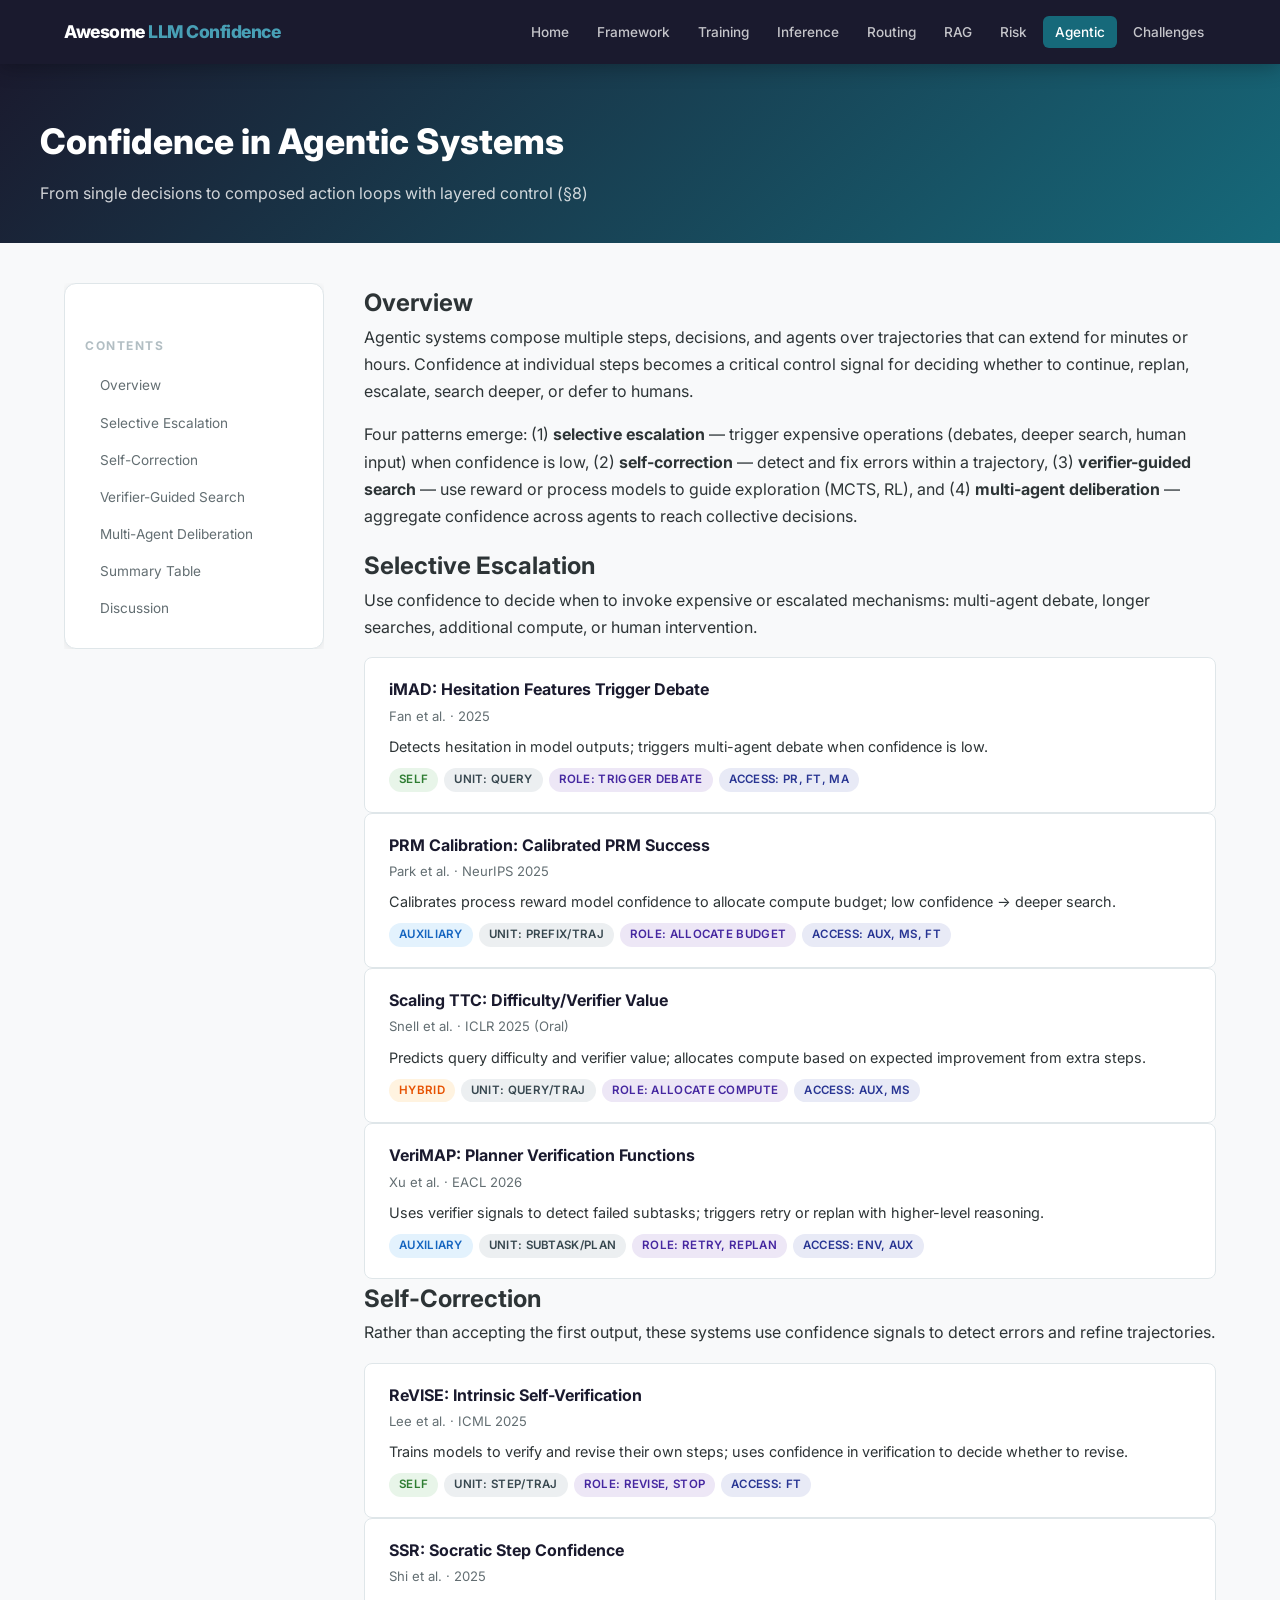
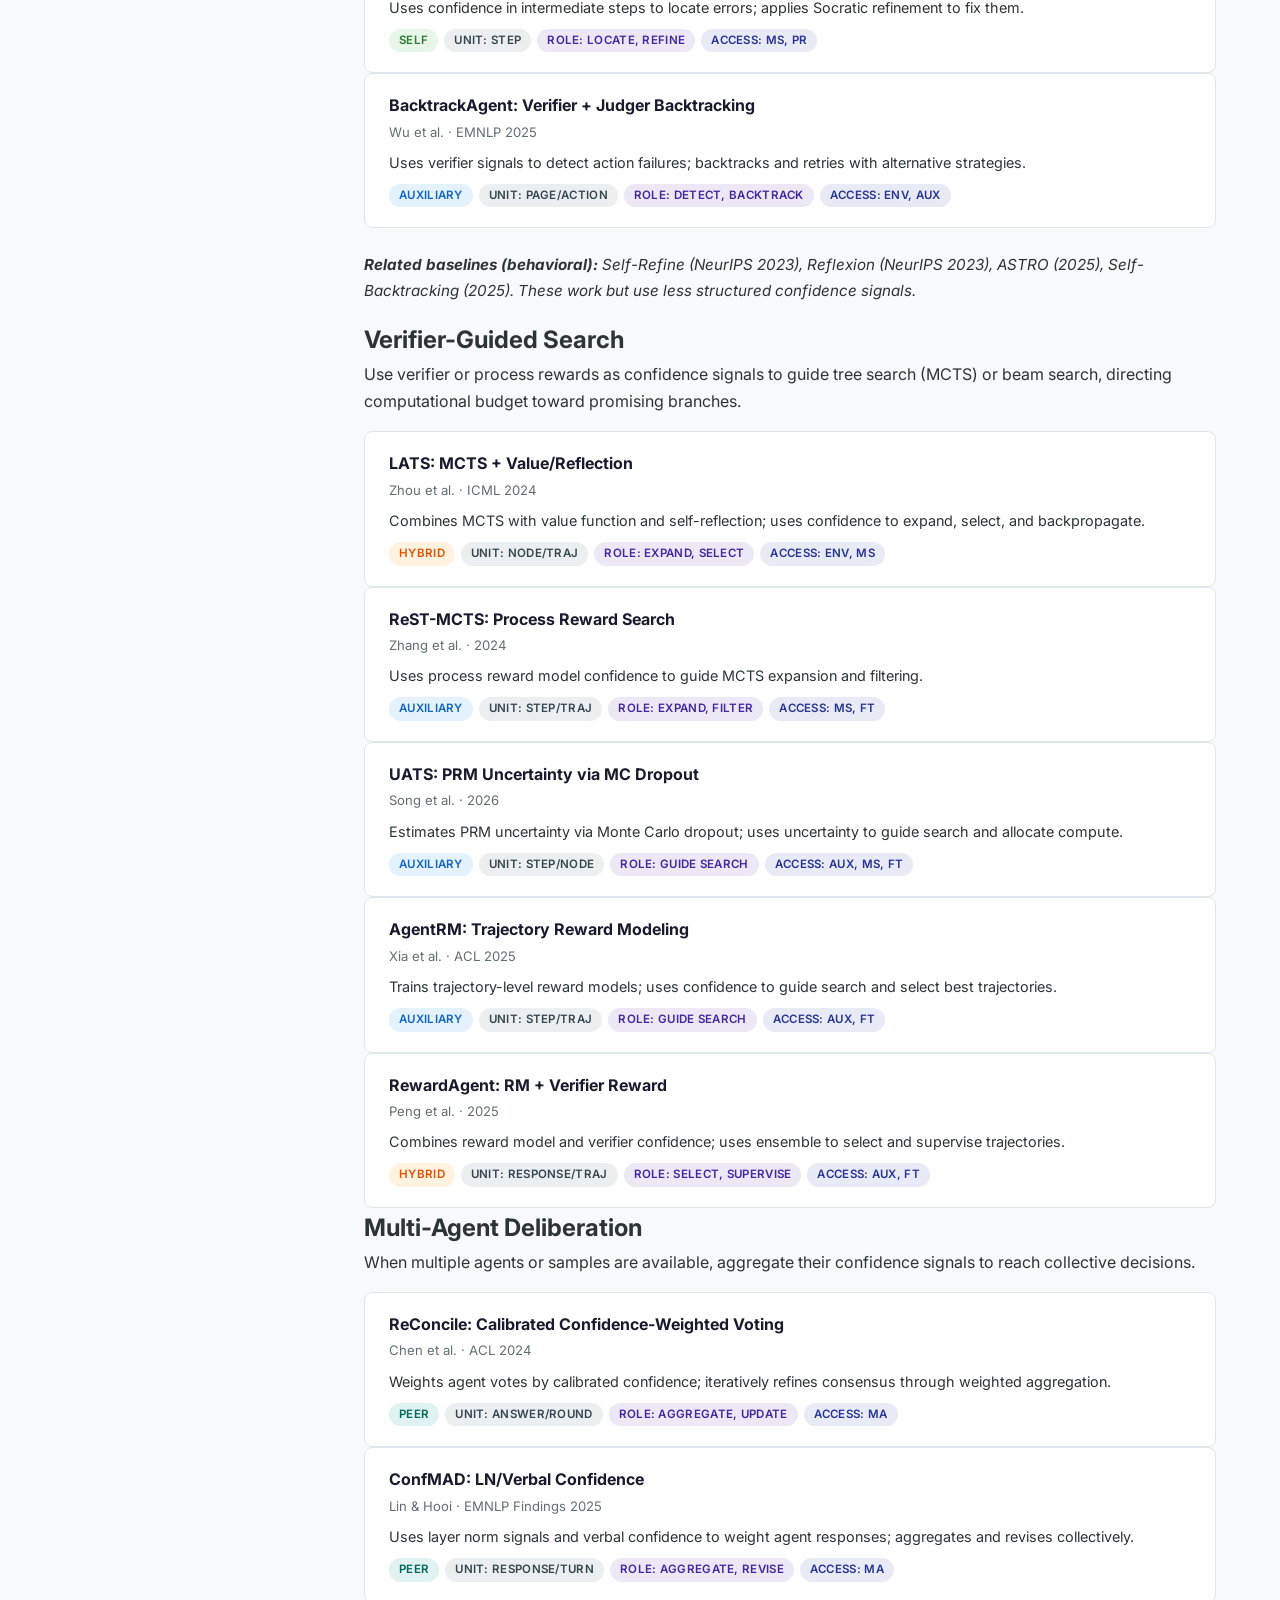
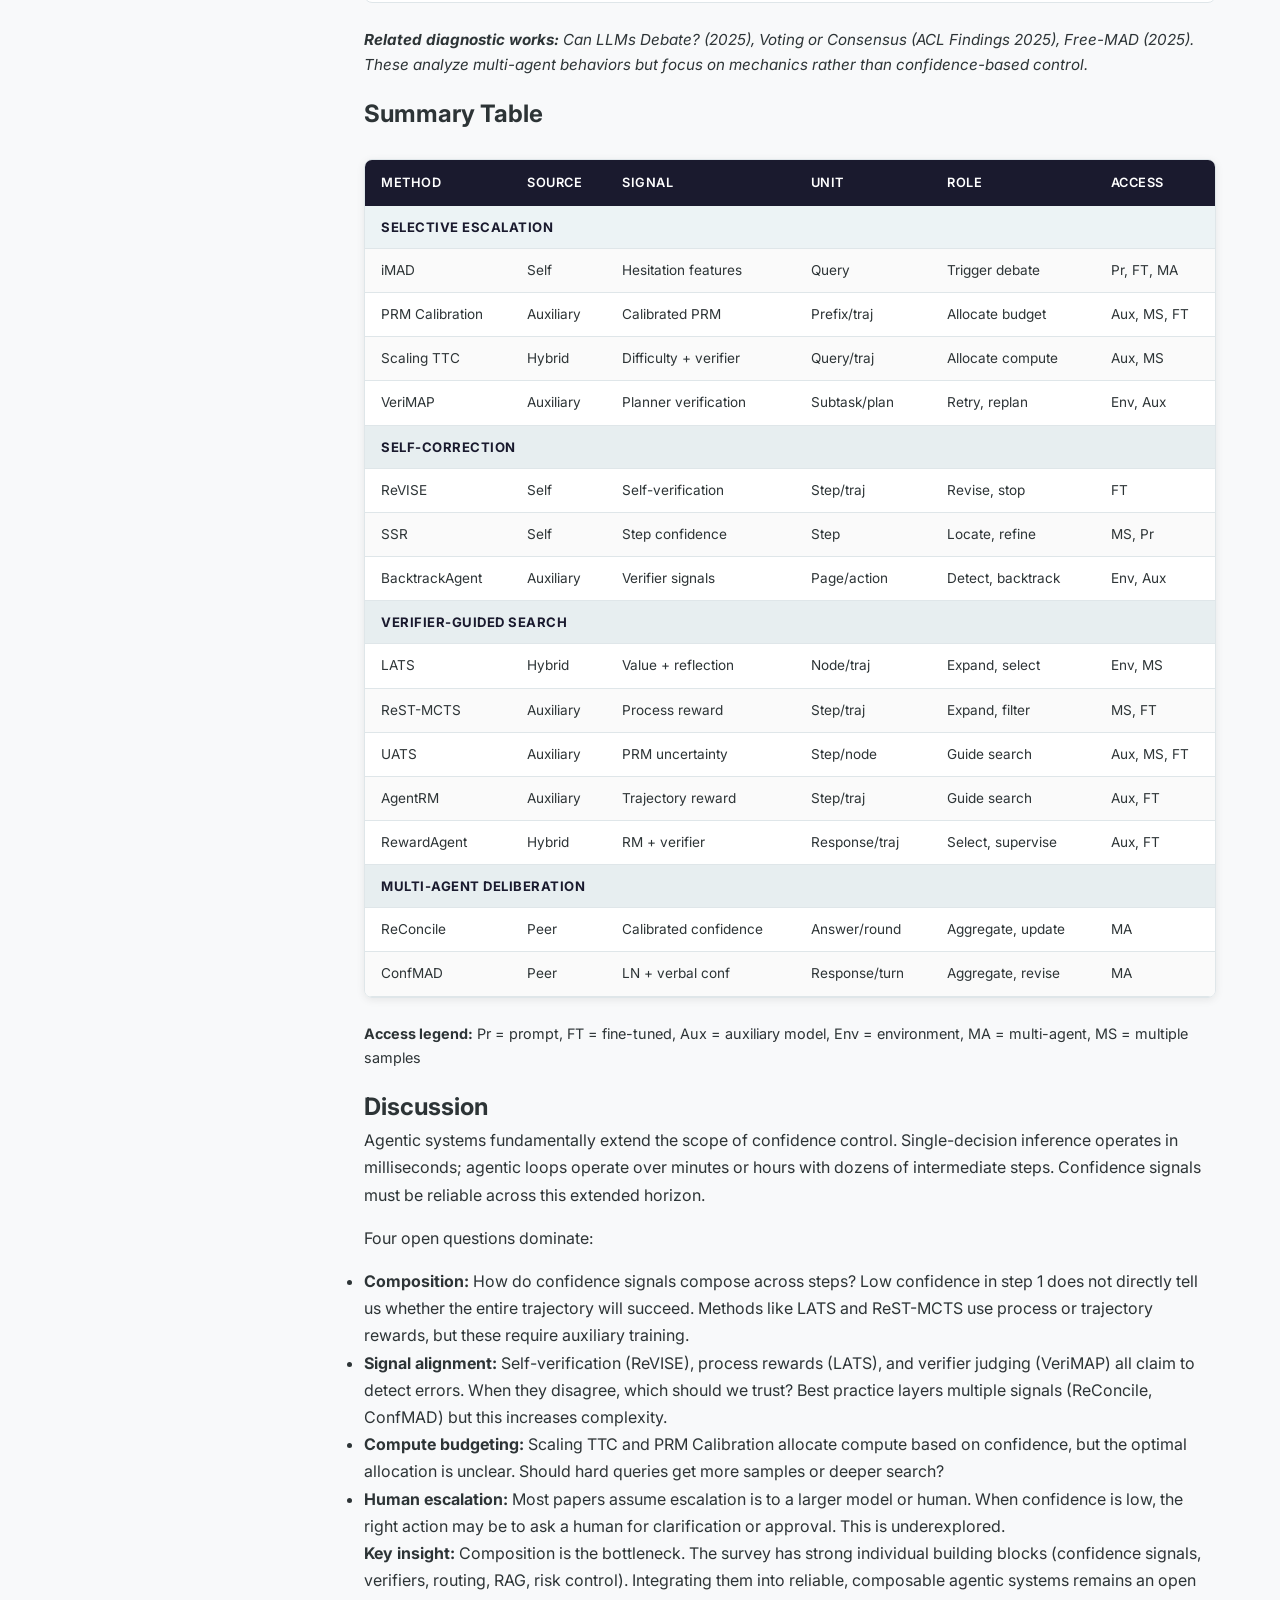
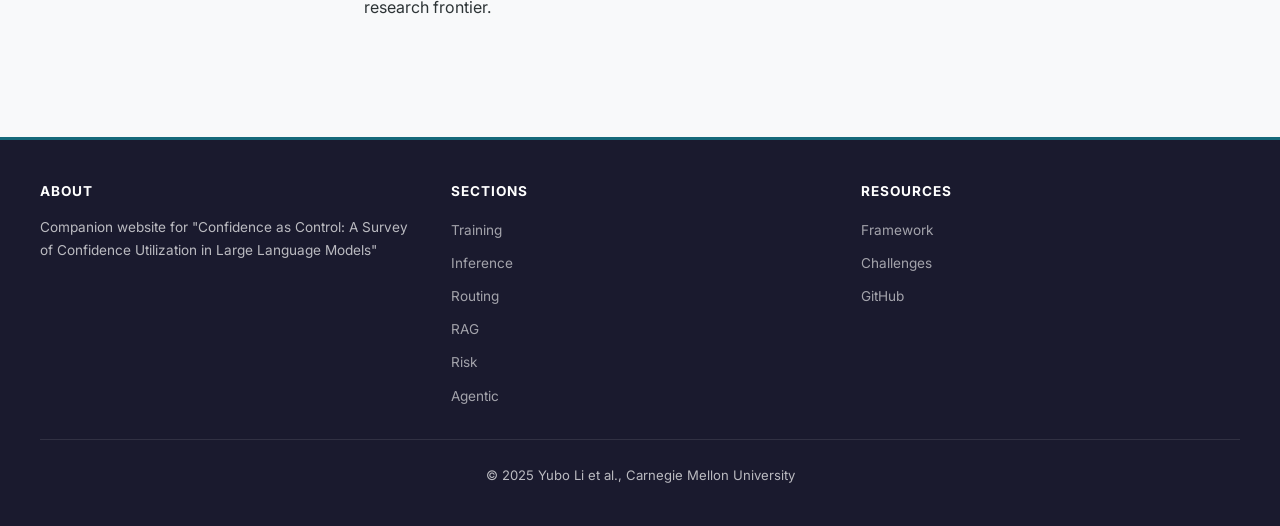
==== pages/agentic.html @ f67231b3 "Add survey companion website with 100+ paper cards" ====
<!DOCTYPE html>
<html lang="en">
<head>
  <meta charset="UTF-8">
  <meta name="viewport" content="width=device-width, initial-scale=1.0">
  <title>Confidence in Agentic Systems | Awesome LLM Confidence</title>
  <link rel="stylesheet" href="../assets/css/style.css">
</head>
<body>
  <header class="header">
    <div class="header-inner">
      <a href="../index.html" class="logo">Awesome <span>LLM Confidence</span></a>
      <input type="checkbox" id="nav-toggle" class="nav-toggle">
      <label for="nav-toggle" class="nav-toggle-label"><span></span></label>
      <ul class="nav-links">
        <li><a href="../index.html">Home</a></li>
        <li><a href="framework.html">Framework</a></li>
        <li><a href="training.html">Training</a></li>
        <li><a href="inference.html">Inference</a></li>
        <li><a href="routing.html">Routing</a></li>
        <li><a href="rag.html">RAG</a></li>
        <li><a href="risk.html">Risk</a></li>
        <li><a href="agentic.html" class="active">Agentic</a></li>
        <li><a href="challenges.html">Challenges</a></li>
      </ul>
    </div>
  </header>

  <div class="page-hero">
    <h1>Confidence in Agentic Systems</h1>
    <p>From single decisions to composed action loops with layered control (§8)</p>
  </div>

  <div class="page-layout">
    <aside class="sidebar">
      <nav class="toc">
        <h3>Contents</h3>
        <ul>
          <li><a href="#overview">Overview</a></li>
          <li><a href="#selective-escalation">Selective Escalation</a></li>
          <li><a href="#self-correction">Self-Correction</a></li>
          <li><a href="#verifier-guided">Verifier-Guided Search</a></li>
          <li><a href="#multi-agent">Multi-Agent Deliberation</a></li>
          <li><a href="#summary-table">Summary Table</a></li>
          <li><a href="#discussion">Discussion</a></li>
        </ul>
      </nav>
    </aside>

    <main>
      <section id="overview">
        <h2>Overview</h2>
        <p>
          Agentic systems compose multiple steps, decisions, and agents over trajectories that can extend for minutes or hours. 
          Confidence at individual steps becomes a critical control signal for deciding whether to continue, replan, escalate, 
          search deeper, or defer to humans.
        </p>
        <p>
          Four patterns emerge: (1) <strong>selective escalation</strong> — trigger expensive operations (debates, deeper search, human input) 
          when confidence is low, (2) <strong>self-correction</strong> — detect and fix errors within a trajectory, (3) <strong>verifier-guided search</strong> 
          — use reward or process models to guide exploration (MCTS, RL), and (4) <strong>multi-agent deliberation</strong> — aggregate 
          confidence across agents to reach collective decisions.
        </p>
      </section>

      <section id="selective-escalation">
        <h2>Selective Escalation</h2>
        <p>
          Use confidence to decide when to invoke expensive or escalated mechanisms: multi-agent debate, longer searches, 
          additional compute, or human intervention.
        </p>

        <div class="paper-card">
          <div class="paper-title"><a href="#">iMAD: Hesitation Features Trigger Debate</a></div>
          <div class="paper-meta">Fan et al. · 2025</div>
          <div class="paper-desc">Detects hesitation in model outputs; triggers multi-agent debate when confidence is low.</div>
          <div class="paper-tags">
            <span class="badge badge-self">Self</span>
            <span class="badge badge-unit">Unit: query</span>
            <span class="badge badge-role">Role: trigger debate</span>
            <span class="badge badge-access">Access: Pr, FT, MA</span>
          </div>
        </div>

        <div class="paper-card">
          <div class="paper-title"><a href="#">PRM Calibration: Calibrated PRM Success</a></div>
          <div class="paper-meta">Park et al. · NeurIPS 2025</div>
          <div class="paper-desc">Calibrates process reward model confidence to allocate compute budget; low confidence → deeper search.</div>
          <div class="paper-tags">
            <span class="badge badge-auxiliary">Auxiliary</span>
            <span class="badge badge-unit">Unit: prefix/traj</span>
            <span class="badge badge-role">Role: allocate budget</span>
            <span class="badge badge-access">Access: Aux, MS, FT</span>
          </div>
        </div>

        <div class="paper-card">
          <div class="paper-title"><a href="#">Scaling TTC: Difficulty/Verifier Value</a></div>
          <div class="paper-meta">Snell et al. · ICLR 2025 (Oral)</div>
          <div class="paper-desc">Predicts query difficulty and verifier value; allocates compute based on expected improvement from extra steps.</div>
          <div class="paper-tags">
            <span class="badge badge-hybrid">Hybrid</span>
            <span class="badge badge-unit">Unit: query/traj</span>
            <span class="badge badge-role">Role: allocate compute</span>
            <span class="badge badge-access">Access: Aux, MS</span>
          </div>
        </div>

        <div class="paper-card">
          <div class="paper-title"><a href="#">VeriMAP: Planner Verification Functions</a></div>
          <div class="paper-meta">Xu et al. · EACL 2026</div>
          <div class="paper-desc">Uses verifier signals to detect failed subtasks; triggers retry or replan with higher-level reasoning.</div>
          <div class="paper-tags">
            <span class="badge badge-auxiliary">Auxiliary</span>
            <span class="badge badge-unit">Unit: subtask/plan</span>
            <span class="badge badge-role">Role: retry, replan</span>
            <span class="badge badge-access">Access: Env, Aux</span>
          </div>
        </div>
      </section>

      <section id="self-correction">
        <h2>Self-Correction</h2>
        <p>
          Rather than accepting the first output, these systems use confidence signals to detect errors and refine trajectories.
        </p>

        <div class="paper-card">
          <div class="paper-title"><a href="#">ReVISE: Intrinsic Self-Verification</a></div>
          <div class="paper-meta">Lee et al. · ICML 2025</div>
          <div class="paper-desc">Trains models to verify and revise their own steps; uses confidence in verification to decide whether to revise.</div>
          <div class="paper-tags">
            <span class="badge badge-self">Self</span>
            <span class="badge badge-unit">Unit: step/traj</span>
            <span class="badge badge-role">Role: revise, stop</span>
            <span class="badge badge-access">Access: FT</span>
          </div>
        </div>

        <div class="paper-card">
          <div class="paper-title"><a href="#">SSR: Socratic Step Confidence</a></div>
          <div class="paper-meta">Shi et al. · 2025</div>
          <div class="paper-desc">Uses confidence in intermediate steps to locate errors; applies Socratic refinement to fix them.</div>
          <div class="paper-tags">
            <span class="badge badge-self">Self</span>
            <span class="badge badge-unit">Unit: step</span>
            <span class="badge badge-role">Role: locate, refine</span>
            <span class="badge badge-access">Access: MS, Pr</span>
          </div>
        </div>

        <div class="paper-card">
          <div class="paper-title"><a href="#">BacktrackAgent: Verifier + Judger Backtracking</a></div>
          <div class="paper-meta">Wu et al. · EMNLP 2025</div>
          <div class="paper-desc">Uses verifier signals to detect action failures; backtracks and retries with alternative strategies.</div>
          <div class="paper-tags">
            <span class="badge badge-auxiliary">Auxiliary</span>
            <span class="badge badge-unit">Unit: page/action</span>
            <span class="badge badge-role">Role: detect, backtrack</span>
            <span class="badge badge-access">Access: Env, Aux</span>
          </div>
        </div>

        <p style="margin-top: 1.5rem; font-style: italic; font-size: 0.95rem;">
          <strong>Related baselines (behavioral):</strong> Self-Refine (NeurIPS 2023), Reflexion (NeurIPS 2023), 
          ASTRO (2025), Self-Backtracking (2025). These work but use less structured confidence signals.
        </p>
      </section>

      <section id="verifier-guided">
        <h2>Verifier-Guided Search</h2>
        <p>
          Use verifier or process rewards as confidence signals to guide tree search (MCTS) or beam search, directing 
          computational budget toward promising branches.
        </p>

        <div class="paper-card">
          <div class="paper-title"><a href="#">LATS: MCTS + Value/Reflection</a></div>
          <div class="paper-meta">Zhou et al. · ICML 2024</div>
          <div class="paper-desc">Combines MCTS with value function and self-reflection; uses confidence to expand, select, and backpropagate.</div>
          <div class="paper-tags">
            <span class="badge badge-hybrid">Hybrid</span>
            <span class="badge badge-unit">Unit: node/traj</span>
            <span class="badge badge-role">Role: expand, select</span>
            <span class="badge badge-access">Access: Env, MS</span>
          </div>
        </div>

        <div class="paper-card">
          <div class="paper-title"><a href="#">ReST-MCTS: Process Reward Search</a></div>
          <div class="paper-meta">Zhang et al. · 2024</div>
          <div class="paper-desc">Uses process reward model confidence to guide MCTS expansion and filtering.</div>
          <div class="paper-tags">
            <span class="badge badge-auxiliary">Auxiliary</span>
            <span class="badge badge-unit">Unit: step/traj</span>
            <span class="badge badge-role">Role: expand, filter</span>
            <span class="badge badge-access">Access: MS, FT</span>
          </div>
        </div>

        <div class="paper-card">
          <div class="paper-title"><a href="#">UATS: PRM Uncertainty via MC Dropout</a></div>
          <div class="paper-meta">Song et al. · 2026</div>
          <div class="paper-desc">Estimates PRM uncertainty via Monte Carlo dropout; uses uncertainty to guide search and allocate compute.</div>
          <div class="paper-tags">
            <span class="badge badge-auxiliary">Auxiliary</span>
            <span class="badge badge-unit">Unit: step/node</span>
            <span class="badge badge-role">Role: guide search</span>
            <span class="badge badge-access">Access: Aux, MS, FT</span>
          </div>
        </div>

        <div class="paper-card">
          <div class="paper-title"><a href="#">AgentRM: Trajectory Reward Modeling</a></div>
          <div class="paper-meta">Xia et al. · ACL 2025</div>
          <div class="paper-desc">Trains trajectory-level reward models; uses confidence to guide search and select best trajectories.</div>
          <div class="paper-tags">
            <span class="badge badge-auxiliary">Auxiliary</span>
            <span class="badge badge-unit">Unit: step/traj</span>
            <span class="badge badge-role">Role: guide search</span>
            <span class="badge badge-access">Access: Aux, FT</span>
          </div>
        </div>

        <div class="paper-card">
          <div class="paper-title"><a href="#">RewardAgent: RM + Verifier Reward</a></div>
          <div class="paper-meta">Peng et al. · 2025</div>
          <div class="paper-desc">Combines reward model and verifier confidence; uses ensemble to select and supervise trajectories.</div>
          <div class="paper-tags">
            <span class="badge badge-hybrid">Hybrid</span>
            <span class="badge badge-unit">Unit: response/traj</span>
            <span class="badge badge-role">Role: select, supervise</span>
            <span class="badge badge-access">Access: Aux, FT</span>
          </div>
        </div>
      </section>

      <section id="multi-agent">
        <h2>Multi-Agent Deliberation</h2>
        <p>
          When multiple agents or samples are available, aggregate their confidence signals to reach collective decisions.
        </p>

        <div class="paper-card">
          <div class="paper-title"><a href="#">ReConcile: Calibrated Confidence-Weighted Voting</a></div>
          <div class="paper-meta">Chen et al. · ACL 2024</div>
          <div class="paper-desc">Weights agent votes by calibrated confidence; iteratively refines consensus through weighted aggregation.</div>
          <div class="paper-tags">
            <span class="badge badge-peer">Peer</span>
            <span class="badge badge-unit">Unit: answer/round</span>
            <span class="badge badge-role">Role: aggregate, update</span>
            <span class="badge badge-access">Access: MA</span>
          </div>
        </div>

        <div class="paper-card">
          <div class="paper-title"><a href="#">ConfMAD: LN/Verbal Confidence</a></div>
          <div class="paper-meta">Lin & Hooi · EMNLP Findings 2025</div>
          <div class="paper-desc">Uses layer norm signals and verbal confidence to weight agent responses; aggregates and revises collectively.</div>
          <div class="paper-tags">
            <span class="badge badge-peer">Peer</span>
            <span class="badge badge-unit">Unit: response/turn</span>
            <span class="badge badge-role">Role: aggregate, revise</span>
            <span class="badge badge-access">Access: MA</span>
          </div>
        </div>

        <p style="margin-top: 1.5rem; font-style: italic; font-size: 0.95rem;">
          <strong>Related diagnostic works:</strong> Can LLMs Debate? (2025), Voting or Consensus (ACL Findings 2025), 
          Free-MAD (2025). These analyze multi-agent behaviors but focus on mechanics rather than confidence-based control.
        </p>
      </section>

      <section id="summary-table">
        <h2>Summary Table</h2>
        <div class="table-container">
          <table>
            <thead>
              <tr>
                <th>Method</th>
                <th>Source</th>
                <th>Signal</th>
                <th>Unit</th>
                <th>Role</th>
                <th>Access</th>
              </tr>
            </thead>
            <tbody>
              <tr class="table-group-header">
                <td colspan="6">Selective Escalation</td>
              </tr>
              <tr>
                <td>iMAD</td>
                <td>Self</td>
                <td>Hesitation features</td>
                <td>Query</td>
                <td>Trigger debate</td>
                <td>Pr, FT, MA</td>
              </tr>
              <tr>
                <td>PRM Calibration</td>
                <td>Auxiliary</td>
                <td>Calibrated PRM</td>
                <td>Prefix/traj</td>
                <td>Allocate budget</td>
                <td>Aux, MS, FT</td>
              </tr>
              <tr>
                <td>Scaling TTC</td>
                <td>Hybrid</td>
                <td>Difficulty + verifier</td>
                <td>Query/traj</td>
                <td>Allocate compute</td>
                <td>Aux, MS</td>
              </tr>
              <tr>
                <td>VeriMAP</td>
                <td>Auxiliary</td>
                <td>Planner verification</td>
                <td>Subtask/plan</td>
                <td>Retry, replan</td>
                <td>Env, Aux</td>
              </tr>

              <tr class="table-group-header">
                <td colspan="6">Self-Correction</td>
              </tr>
              <tr>
                <td>ReVISE</td>
                <td>Self</td>
                <td>Self-verification</td>
                <td>Step/traj</td>
                <td>Revise, stop</td>
                <td>FT</td>
              </tr>
              <tr>
                <td>SSR</td>
                <td>Self</td>
                <td>Step confidence</td>
                <td>Step</td>
                <td>Locate, refine</td>
                <td>MS, Pr</td>
              </tr>
              <tr>
                <td>BacktrackAgent</td>
                <td>Auxiliary</td>
                <td>Verifier signals</td>
                <td>Page/action</td>
                <td>Detect, backtrack</td>
                <td>Env, Aux</td>
              </tr>

              <tr class="table-group-header">
                <td colspan="6">Verifier-Guided Search</td>
              </tr>
              <tr>
                <td>LATS</td>
                <td>Hybrid</td>
                <td>Value + reflection</td>
                <td>Node/traj</td>
                <td>Expand, select</td>
                <td>Env, MS</td>
              </tr>
              <tr>
                <td>ReST-MCTS</td>
                <td>Auxiliary</td>
                <td>Process reward</td>
                <td>Step/traj</td>
                <td>Expand, filter</td>
                <td>MS, FT</td>
              </tr>
              <tr>
                <td>UATS</td>
                <td>Auxiliary</td>
                <td>PRM uncertainty</td>
                <td>Step/node</td>
                <td>Guide search</td>
                <td>Aux, MS, FT</td>
              </tr>
              <tr>
                <td>AgentRM</td>
                <td>Auxiliary</td>
                <td>Trajectory reward</td>
                <td>Step/traj</td>
                <td>Guide search</td>
                <td>Aux, FT</td>
              </tr>
              <tr>
                <td>RewardAgent</td>
                <td>Hybrid</td>
                <td>RM + verifier</td>
                <td>Response/traj</td>
                <td>Select, supervise</td>
                <td>Aux, FT</td>
              </tr>

              <tr class="table-group-header">
                <td colspan="6">Multi-Agent Deliberation</td>
              </tr>
              <tr>
                <td>ReConcile</td>
                <td>Peer</td>
                <td>Calibrated confidence</td>
                <td>Answer/round</td>
                <td>Aggregate, update</td>
                <td>MA</td>
              </tr>
              <tr>
                <td>ConfMAD</td>
                <td>Peer</td>
                <td>LN + verbal conf</td>
                <td>Response/turn</td>
                <td>Aggregate, revise</td>
                <td>MA</td>
              </tr>
            </tbody>
          </table>
        </div>
        <p style="margin-top: 1rem; font-size: 0.9rem;">
          <strong>Access legend:</strong> Pr = prompt, FT = fine-tuned, Aux = auxiliary model, 
          Env = environment, MA = multi-agent, MS = multiple samples
        </p>
      </section>

      <section id="discussion">
        <h2>Discussion</h2>
        <p>
          Agentic systems fundamentally extend the scope of confidence control. Single-decision inference operates in 
          milliseconds; agentic loops operate over minutes or hours with dozens of intermediate steps. Confidence signals 
          must be reliable across this extended horizon.
        </p>
        <p>
          Four open questions dominate:
        </p>
        <ul>
          <li>
            <strong>Composition:</strong> How do confidence signals compose across steps? Low confidence in step 1 does not 
            directly tell us whether the entire trajectory will succeed. Methods like LATS and ReST-MCTS use process or 
            trajectory rewards, but these require auxiliary training.
          </li>
          <li>
            <strong>Signal alignment:</strong> Self-verification (ReVISE), process rewards (LATS), and verifier judging 
            (VeriMAP) all claim to detect errors. When they disagree, which should we trust? Best practice layers multiple 
            signals (ReConcile, ConfMAD) but this increases complexity.
          </li>
          <li>
            <strong>Compute budgeting:</strong> Scaling TTC and PRM Calibration allocate compute based on confidence, but 
            the optimal allocation is unclear. Should hard queries get more samples or deeper search?
          </li>
          <li>
            <strong>Human escalation:</strong> Most papers assume escalation is to a larger model or human. When confidence 
            is low, the right action may be to ask a human for clarification or approval. This is underexplored.
          </li>
        </ul>
        <p>
          <strong>Key insight:</strong> Composition is the bottleneck. The survey has strong individual building blocks 
          (confidence signals, verifiers, routing, RAG, risk control). Integrating them into reliable, composable agentic 
          systems remains an open research frontier.
        </p>
      </section>

    </main>
  </div>

  <footer class="footer">
    <div class="footer-inner">
      <div><h4>About</h4><p style="font-size:0.85rem;">Companion website for "Confidence as Control: A Survey of Confidence Utilization in Large Language Models"</p></div>
      <div><h4>Sections</h4><ul>
        <li><a href="training.html">Training</a></li><li><a href="inference.html">Inference</a></li>
        <li><a href="routing.html">Routing</a></li><li><a href="rag.html">RAG</a></li>
        <li><a href="risk.html">Risk</a></li><li><a href="agentic.html">Agentic</a></li>
      </ul></div>
      <div><h4>Resources</h4><ul>
        <li><a href="framework.html">Framework</a></li><li><a href="challenges.html">Challenges</a></li>
        <li><a href="https://github.com/yubol-bobo/awesome-llm-confidence">GitHub</a></li>
      </ul></div>
    </div>
    <div class="footer-bottom"><p>&copy; 2025 Yubo Li et al., Carnegie Mellon University</p></div>
  </footer>
</body>
</html>
---- assets/css/style.css ----
@import url('https://fonts.googleapis.com/css2?family=Inter:wght@300;400;500;600;700;800;900&family=JetBrains+Mono:wght@400;500&display=swap');

:root {
  --navy: #1a1a2e;
  --navy-light: #16213e;
  --teal: #16697a;
  --teal-light: #489fb5;
  --coral: #db6400;
  --coral-light: #e8852a;
  --bg: #f8f9fa;
  --bg-card: #ffffff;
  --text: #2d3436;
  --text-light: #636e72;
  --text-muted: #b2bec3;
  --border: #dfe6e9;
  --shadow: 0 2px 8px rgba(0,0,0,0.08);
  --shadow-lg: 0 8px 30px rgba(0,0,0,0.12);
  --radius: 8px;
  --radius-lg: 12px;
  --max-width: 1200px;
  --header-height: 64px;
  --sidebar-width: 260px;
  --transition: all 0.3s ease;
}

*, *::before, *::after { box-sizing: border-box; margin: 0; padding: 0; }

html { scroll-behavior: smooth; scroll-padding-top: calc(var(--header-height) + 20px); }

body {
  font-family: 'Inter', -apple-system, BlinkMacSystemFont, sans-serif;
  background: var(--bg);
  color: var(--text);
  line-height: 1.7;
  font-size: 16px;
  -webkit-font-smoothing: antialiased;
}

/* ===== HEADER / NAV ===== */
.header {
  position: sticky; top: 0; z-index: 1000;
  background: var(--navy);
  box-shadow: 0 2px 20px rgba(0,0,0,0.3);
}
.header-inner {
  max-width: var(--max-width);
  margin: 0 auto;
  display: flex;
  align-items: center;
  justify-content: space-between;
  padding: 0 24px;
  height: var(--header-height);
}
.logo {
  font-weight: 800;
  font-size: 1.1rem;
  color: #fff;
  text-decoration: none;
  letter-spacing: -0.5px;
}
.logo span { color: var(--teal-light); }

.nav-toggle { display: none; }
.nav-toggle-label {
  display: none;
  cursor: pointer;
  padding: 10px;
}
.nav-toggle-label span,
.nav-toggle-label span::before,
.nav-toggle-label span::after {
  display: block;
  background: #fff;
  height: 2px;
  width: 24px;
  border-radius: 2px;
  position: relative;
  transition: var(--transition);
}
.nav-toggle-label span::before,
.nav-toggle-label span::after {
  content: '';
  position: absolute;
}
.nav-toggle-label span::before { top: -7px; }
.nav-toggle-label span::after { top: 7px; }

.nav-links {
  display: flex;
  list-style: none;
  gap: 4px;
}
.nav-links a {
  color: rgba(255,255,255,0.75);
  text-decoration: none;
  font-size: 0.85rem;
  font-weight: 500;
  padding: 8px 12px;
  border-radius: 6px;
  transition: var(--transition);
  white-space: nowrap;
}
.nav-links a:hover, .nav-links a.active {
  color: #fff;
  background: rgba(255,255,255,0.1);
}
.nav-links a.active { background: var(--teal); }

@media (max-width: 900px) {
  .nav-toggle-label { display: block; }
  .nav-links {
    display: none;
    position: absolute;
    top: var(--header-height);
    left: 0; right: 0;
    flex-direction: column;
    background: var(--navy);
    padding: 12px 24px;
    box-shadow: var(--shadow-lg);
  }
  .nav-toggle:checked ~ .nav-links { display: flex; }
}

/* ===== HERO ===== */
.hero {
  background: linear-gradient(135deg, var(--navy) 0%, var(--navy-light) 40%, var(--teal) 100%);
  color: #fff;
  padding: 80px 24px 60px;
  text-align: center;
  position: relative;
  overflow: hidden;
}
.hero::before {
  content: '';
  position: absolute;
  width: 600px; height: 600px;
  background: radial-gradient(circle, rgba(22,105,122,0.3) 0%, transparent 70%);
  top: -200px; right: -100px;
  border-radius: 50%;
}
.hero h1 {
  font-size: clamp(1.8rem, 4vw, 2.8rem);
  font-weight: 800;
  margin-bottom: 16px;
  line-height: 1.2;
  position: relative;
}
.hero .subtitle {
  font-size: 1.1rem;
  color: rgba(255,255,255,0.85);
  max-width: 700px;
  margin: 0 auto 24px;
  font-weight: 300;
  position: relative;
}
.hero .authors {
  font-size: 0.95rem;
  color: rgba(255,255,255,0.7);
  margin-bottom: 24px;
  position: relative;
}
.hero .authors strong { color: #fff; font-weight: 600; }
.btn-group { display: flex; gap: 12px; justify-content: center; flex-wrap: wrap; position: relative; }
.btn {
  display: inline-flex;
  align-items: center;
  gap: 6px;
  padding: 10px 20px;
  border-radius: 6px;
  font-size: 0.9rem;
  font-weight: 600;
  text-decoration: none;
  transition: var(--transition);
}
.btn-primary { background: var(--coral); color: #fff; }
.btn-primary:hover { background: var(--coral-light); transform: translateY(-2px); }
.btn-outline { background: rgba(255,255,255,0.1); color: #fff; border: 1px solid rgba(255,255,255,0.3); }
.btn-outline:hover { background: rgba(255,255,255,0.2); transform: translateY(-2px); }

/* ===== LAYOUT ===== */
.container { max-width: var(--max-width); margin: 0 auto; padding: 0 24px; }
.page-layout {
  display: grid;
  grid-template-columns: var(--sidebar-width) 1fr;
  gap: 40px;
  max-width: var(--max-width);
  margin: 0 auto;
  padding: 40px 24px;
}
@media (max-width: 900px) {
  .page-layout { grid-template-columns: 1fr; }
  .sidebar { display: none; }
}

/* ===== SIDEBAR TOC ===== */
.sidebar {
  position: sticky;
  top: calc(var(--header-height) + 24px);
  align-self: start;
  max-height: calc(100vh - var(--header-height) - 48px);
  overflow-y: auto;
}
.toc {
  background: var(--bg-card);
  border-radius: var(--radius-lg);
  padding: 20px;
  box-shadow: var(--shadow);
  border: 1px solid var(--border);
}
.toc h3 {
  font-size: 0.75rem;
  text-transform: uppercase;
  letter-spacing: 1.5px;
  color: var(--text-muted);
  margin-bottom: 12px;
  font-weight: 700;
}
.toc ul { list-style: none; }
.toc li { margin-bottom: 2px; }
.toc a {
  display: block;
  padding: 6px 12px;
  font-size: 0.85rem;
  color: var(--text-light);
  text-decoration: none;
  border-radius: 4px;
  border-left: 3px solid transparent;
  transition: var(--transition);
}
.toc a:hover { color: var(--teal); background: rgba(22,105,122,0.05); border-left-color: var(--teal-light); }
.toc a.active { color: var(--teal); background: rgba(22,105,122,0.08); border-left-color: var(--teal); font-weight: 600; }

/* ===== SECTIONS ===== */
.section { padding: 48px 0; }
.section-alt { background: #fff; }
.section-header {
  margin-bottom: 32px;
  padding-bottom: 16px;
  border-bottom: 2px solid var(--border);
}
.section-header h2 {
  font-size: 1.8rem;
  font-weight: 800;
  color: var(--navy);
  margin-bottom: 8px;
}
.section-header p { color: var(--text-light); font-size: 1rem; }

h2.accent-border {
  padding-left: 16px;
  border-left: 4px solid var(--teal);
  font-size: 1.6rem;
  font-weight: 800;
  color: var(--navy);
  margin: 40px 0 20px;
}
h3 {
  font-size: 1.2rem;
  font-weight: 700;
  color: var(--navy-light);
  margin: 32px 0 16px;
}
p { margin-bottom: 16px; }

/* ===== PAPER CARDS ===== */
.paper-grid { display: grid; grid-template-columns: 1fr; gap: 16px; margin: 24px 0; }
.paper-card {
  background: var(--bg-card);
  border: 1px solid var(--border);
  border-radius: var(--radius);
  padding: 20px 24px;
  transition: var(--transition);
  position: relative;
}
.paper-card:hover {
  border-color: var(--teal-light);
  box-shadow: var(--shadow-lg);
  transform: translateY(-2px);
}
.paper-card .paper-title {
  font-size: 1rem;
  font-weight: 700;
  color: var(--navy);
  margin-bottom: 4px;
  line-height: 1.4;
}
.paper-card .paper-title a {
  color: var(--navy);
  text-decoration: none;
}
.paper-card .paper-title a:hover { color: var(--teal); }
.paper-card .paper-meta {
  font-size: 0.82rem;
  color: var(--text-light);
  margin-bottom: 8px;
}
.paper-card .paper-desc {
  font-size: 0.9rem;
  color: var(--text);
  margin-bottom: 10px;
  line-height: 1.6;
}
.paper-card .paper-tags { display: flex; flex-wrap: wrap; gap: 6px; }

/* ===== BADGES ===== */
.badge {
  display: inline-block;
  padding: 2px 10px;
  border-radius: 20px;
  font-size: 0.72rem;
  font-weight: 600;
  letter-spacing: 0.3px;
  text-transform: uppercase;
}
.badge-self { background: #e8f5e9; color: #2e7d32; }
.badge-hybrid { background: #fff3e0; color: #e65100; }
.badge-auxiliary { background: #e3f2fd; color: #1565c0; }
.badge-ext { background: #f3e5f5; color: #7b1fa2; }
.badge-mech { background: #fce4ec; color: #c62828; }
.badge-peer { background: #e0f2f1; color: #00695c; }
.badge-unit { background: #eceff1; color: #37474f; }
.badge-role { background: #ede7f6; color: #4527a0; }
.badge-access { background: #e8eaf6; color: #283593; }
.badge-venue { background: var(--navy); color: #fff; }

/* ===== TAXONOMY CARDS ===== */
.taxonomy-grid {
  display: grid;
  grid-template-columns: repeat(auto-fit, minmax(300px, 1fr));
  gap: 20px;
  margin: 32px 0;
}
.taxonomy-card {
  background: var(--bg-card);
  border: 1px solid var(--border);
  border-radius: var(--radius-lg);
  padding: 28px;
  transition: var(--transition);
  text-decoration: none;
  color: inherit;
  display: block;
  border-top: 4px solid var(--teal);
}
.taxonomy-card:hover {
  transform: translateY(-4px);
  box-shadow: var(--shadow-lg);
  border-top-color: var(--coral);
}
.taxonomy-card h3 {
  font-size: 1.1rem;
  color: var(--navy);
  margin: 0 0 8px;
}
.taxonomy-card .section-num {
  font-size: 0.8rem;
  color: var(--teal);
  font-weight: 700;
  text-transform: uppercase;
  letter-spacing: 1px;
  margin-bottom: 4px;
}
.taxonomy-card p { font-size: 0.9rem; color: var(--text-light); margin: 0; }

/* ===== TABLES ===== */
.table-container {
  overflow-x: auto;
  margin: 24px 0;
  border-radius: var(--radius);
  box-shadow: var(--shadow);
  border: 1px solid var(--border);
}
table {
  width: 100%;
  border-collapse: collapse;
  font-size: 0.85rem;
  background: var(--bg-card);
}
thead {
  background: var(--navy);
  color: #fff;
  position: sticky;
  top: 0;
}
th {
  padding: 12px 16px;
  text-align: left;
  font-weight: 600;
  font-size: 0.8rem;
  text-transform: uppercase;
  letter-spacing: 0.5px;
  white-space: nowrap;
}
td {
  padding: 10px 16px;
  border-bottom: 1px solid var(--border);
  vertical-align: top;
}
tbody tr:nth-child(even) { background: rgba(0,0,0,0.02); }
tbody tr:hover { background: rgba(22,105,122,0.04); }
.table-group-header td {
  background: rgba(22,105,122,0.08);
  font-weight: 700;
  color: var(--navy);
  font-size: 0.82rem;
  text-transform: uppercase;
  letter-spacing: 0.5px;
}

/* ===== FIGURE ===== */
.figure {
  margin: 32px 0;
  text-align: center;
}
.figure img {
  max-width: 100%;
  height: auto;
  border-radius: var(--radius);
  box-shadow: var(--shadow);
}
.figure figcaption {
  margin-top: 12px;
  font-size: 0.88rem;
  color: var(--text-light);
  font-style: italic;
}

/* ===== CALLOUT / NOTE ===== */
.callout {
  background: rgba(22,105,122,0.06);
  border-left: 4px solid var(--teal);
  padding: 16px 20px;
  border-radius: 0 var(--radius) var(--radius) 0;
  margin: 24px 0;
  font-size: 0.92rem;
}
.callout-warning {
  background: rgba(219,100,0,0.06);
  border-left-color: var(--coral);
}

/* ===== CHALLENGE CARDS ===== */
.challenge-card {
  background: var(--bg-card);
  border: 1px solid var(--border);
  border-radius: var(--radius-lg);
  padding: 28px;
  margin: 20px 0;
  border-left: 5px solid var(--teal);
}
.challenge-card h3 {
  color: var(--navy);
  margin: 0 0 12px;
  font-size: 1.15rem;
}
.challenge-card.ch1 { border-left-color: #e74c3c; }
.challenge-card.ch2 { border-left-color: #f39c12; }
.challenge-card.ch3 { border-left-color: #3498db; }
.challenge-card.ch4 { border-left-color: #9b59b6; }
.challenge-card.ch5 { border-left-color: #1abc9c; }

/* ===== BIBTEX ===== */
.bibtex-block {
  background: var(--navy);
  color: #a8e6cf;
  padding: 20px 24px;
  border-radius: var(--radius);
  font-family: 'JetBrains Mono', monospace;
  font-size: 0.82rem;
  overflow-x: auto;
  position: relative;
  line-height: 1.6;
  white-space: pre;
}
.copy-btn {
  position: absolute;
  top: 12px; right: 12px;
  background: rgba(255,255,255,0.1);
  color: #fff;
  border: none;
  padding: 6px 14px;
  border-radius: 4px;
  cursor: pointer;
  font-size: 0.78rem;
  font-weight: 600;
  transition: var(--transition);
}
.copy-btn:hover { background: rgba(255,255,255,0.2); }

/* ===== FOOTER ===== */
.footer {
  background: var(--navy);
  color: rgba(255,255,255,0.7);
  padding: 40px 24px 24px;
  margin-top: 60px;
  border-top: 3px solid var(--teal);
}
.footer-inner {
  max-width: var(--max-width);
  margin: 0 auto;
  display: grid;
  grid-template-columns: repeat(auto-fit, minmax(200px, 1fr));
  gap: 32px;
}
.footer h4 {
  color: #fff;
  font-size: 0.85rem;
  text-transform: uppercase;
  letter-spacing: 1px;
  margin-bottom: 12px;
}
.footer a {
  color: rgba(255,255,255,0.6);
  text-decoration: none;
  font-size: 0.85rem;
  transition: var(--transition);
}
.footer a:hover { color: var(--teal-light); }
.footer ul { list-style: none; }
.footer li { margin-bottom: 6px; }
.footer-bottom {
  max-width: var(--max-width);
  margin: 24px auto 0;
  padding-top: 24px;
  border-top: 1px solid rgba(255,255,255,0.1);
  text-align: center;
  font-size: 0.82rem;
}

/* ===== CONTRIBUTIONS GRID ===== */
.contrib-grid {
  display: grid;
  grid-template-columns: repeat(auto-fit, minmax(250px, 1fr));
  gap: 20px;
  margin: 24px 0;
}
.contrib-item {
  background: var(--bg-card);
  border: 1px solid var(--border);
  border-radius: var(--radius);
  padding: 20px;
  text-align: center;
}
.contrib-item .num {
  font-size: 2rem;
  font-weight: 800;
  color: var(--teal);
  display: block;
  margin-bottom: 4px;
}
.contrib-item h4 { font-size: 0.95rem; margin-bottom: 6px; color: var(--navy); }
.contrib-item p { font-size: 0.85rem; color: var(--text-light); margin: 0; }

/* ===== PAGE HERO (section pages) ===== */
.page-hero {
  background: linear-gradient(135deg, var(--navy) 0%, var(--teal) 100%);
  color: #fff;
  padding: 48px 24px 36px;
}
.page-hero h1 {
  font-size: clamp(1.5rem, 3vw, 2.2rem);
  font-weight: 800;
  max-width: var(--max-width);
  margin: 0 auto 8px;
}
.page-hero p {
  max-width: var(--max-width);
  margin: 0 auto;
  font-size: 1rem;
  color: rgba(255,255,255,0.8);
}

/* ===== UTILITIES ===== */
.text-center { text-align: center; }
.mt-1 { margin-top: 8px; }
.mt-2 { margin-top: 16px; }
.mt-3 { margin-top: 24px; }
.mt-4 { margin-top: 32px; }
.mb-1 { margin-bottom: 8px; }
.mb-2 { margin-bottom: 16px; }
.mb-3 { margin-bottom: 24px; }
.mb-4 { margin-bottom: 32px; }

/* ===== MATH ===== */
.math-block {
  background: #f1f3f5;
  padding: 16px 20px;
  border-radius: var(--radius);
  overflow-x: auto;
  margin: 16px 0;
  text-align: center;
}
.equation-label {
  float: right;
  color: var(--text-muted);
  font-size: 0.85rem;
}

/* ===== FRAMEWORK PIPELINE ===== */
.pipeline {
  display: flex;
  align-items: center;
  justify-content: center;
  gap: 0;
  padding: 24px 0;
  flex-wrap: wrap;
  margin: 24px 0;
}
.pipeline-step {
  background: var(--bg-card);
  border: 2px solid var(--border);
  border-radius: var(--radius);
  padding: 12px 18px;
  text-align: center;
  font-size: 0.85rem;
  font-weight: 600;
  min-width: 100px;
}
.pipeline-step.highlight { border-color: var(--teal); background: rgba(22,105,122,0.06); }
.pipeline-arrow {
  font-size: 1.2rem;
  color: var(--teal);
  padding: 0 8px;
  font-weight: 700;
}

/* Axis cards */
.axis-grid {
  display: grid;
  grid-template-columns: repeat(auto-fit, minmax(300px, 1fr));
  gap: 20px;
  margin: 24px 0;
}
.axis-card {
  background: var(--bg-card);
  border: 1px solid var(--border);
  border-radius: var(--radius-lg);
  padding: 24px;
  border-top: 4px solid var(--teal);
}
.axis-card h4 {
  font-size: 1rem;
  color: var(--navy);
  margin-bottom: 12px;
}
.axis-card ul {
  list-style: none;
  font-size: 0.88rem;
}
.axis-card li {
  padding: 4px 0;
  padding-left: 16px;
  position: relative;
}
.axis-card li::before {
  content: '→';
  position: absolute;
  left: 0;
  color: var(--teal);
}

/* Print */
@media print {
  .header, .sidebar, .footer, .btn-group { display: none; }
  .page-layout { grid-template-columns: 1fr; }
  .paper-card { break-inside: avoid; }
}
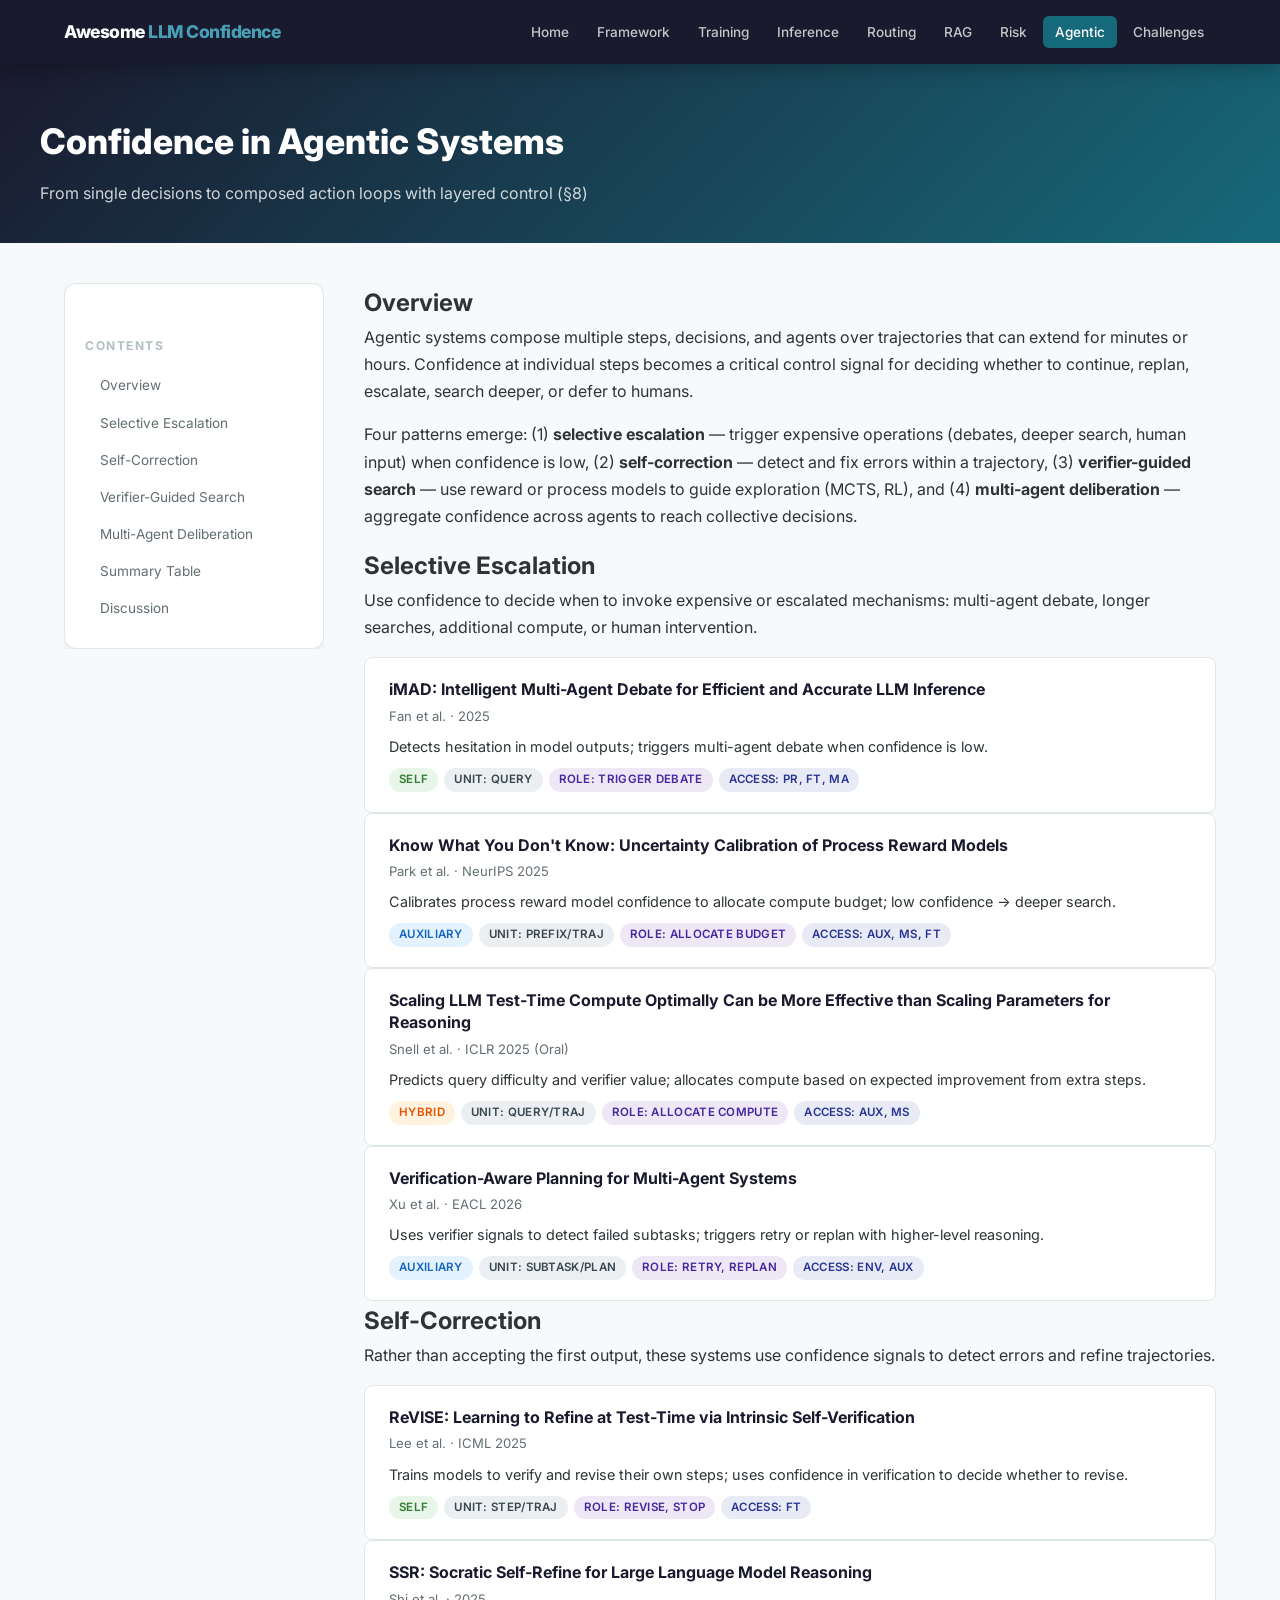
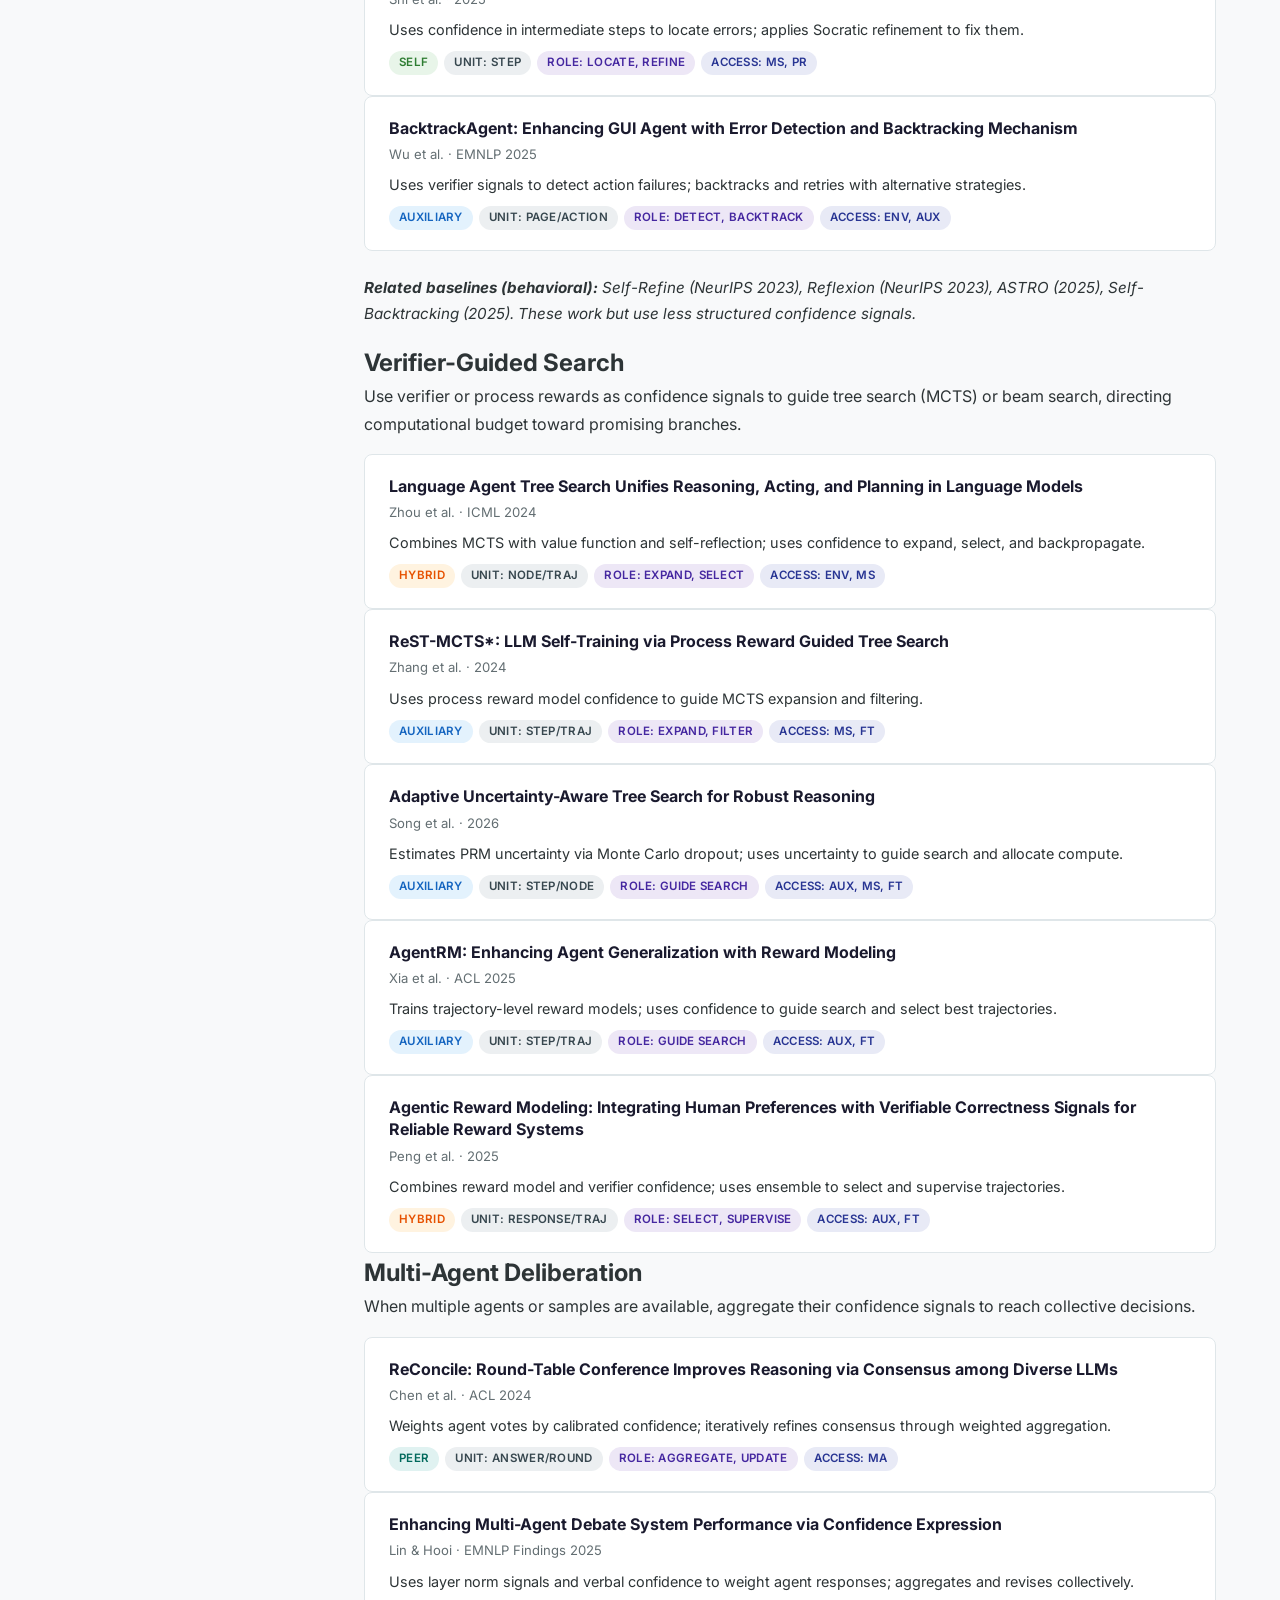
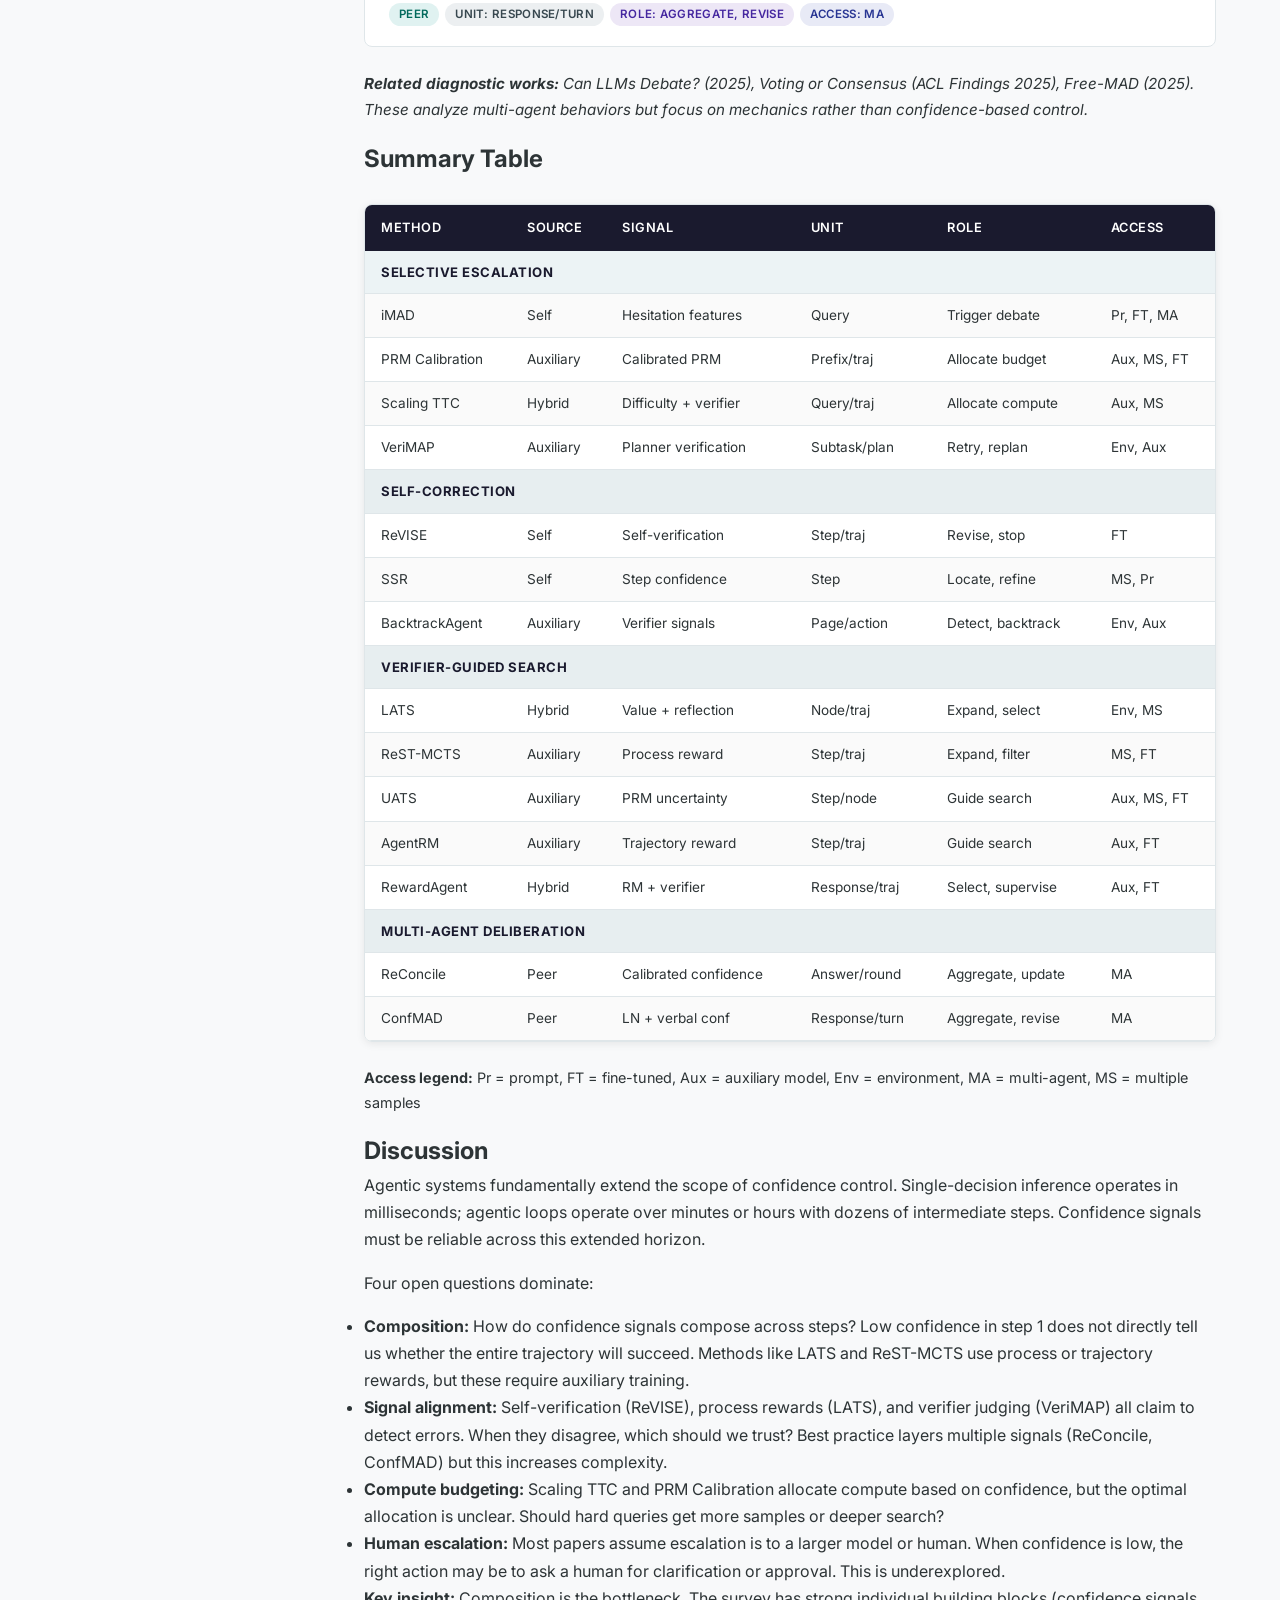
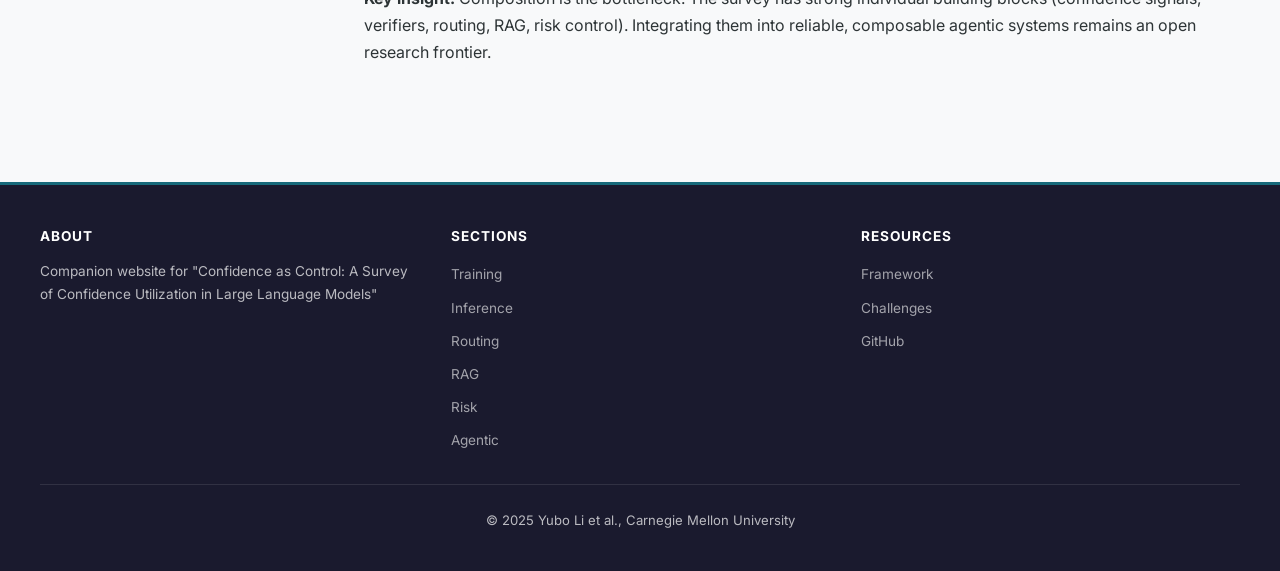
==== commit 42b0b363: "Replace method names with actual paper titles across all section pages; fix LaTeX on framework page" ====
--- a/pages/agentic.html
+++ b/pages/agentic.html
@@ -71,7 +71,7 @@
         </p>
 
         <div class="paper-card">
-          <div class="paper-title"><a href="#">iMAD: Hesitation Features Trigger Debate</a></div>
+          <div class="paper-title"><a href="#">iMAD: Intelligent Multi-Agent Debate for Efficient and Accurate LLM Inference</a></div>
           <div class="paper-meta">Fan et al. · 2025</div>
           <div class="paper-desc">Detects hesitation in model outputs; triggers multi-agent debate when confidence is low.</div>
           <div class="paper-tags">
@@ -83,7 +83,7 @@
         </div>
 
         <div class="paper-card">
-          <div class="paper-title"><a href="#">PRM Calibration: Calibrated PRM Success</a></div>
+          <div class="paper-title"><a href="#">Know What You Don't Know: Uncertainty Calibration of Process Reward Models</a></div>
           <div class="paper-meta">Park et al. · NeurIPS 2025</div>
           <div class="paper-desc">Calibrates process reward model confidence to allocate compute budget; low confidence → deeper search.</div>
           <div class="paper-tags">
@@ -95,7 +95,7 @@
         </div>
 
         <div class="paper-card">
-          <div class="paper-title"><a href="#">Scaling TTC: Difficulty/Verifier Value</a></div>
+          <div class="paper-title"><a href="#">Scaling LLM Test-Time Compute Optimally Can be More Effective than Scaling Parameters for Reasoning</a></div>
           <div class="paper-meta">Snell et al. · ICLR 2025 (Oral)</div>
           <div class="paper-desc">Predicts query difficulty and verifier value; allocates compute based on expected improvement from extra steps.</div>
           <div class="paper-tags">
@@ -107,7 +107,7 @@
         </div>
 
         <div class="paper-card">
-          <div class="paper-title"><a href="#">VeriMAP: Planner Verification Functions</a></div>
+          <div class="paper-title"><a href="#">Verification-Aware Planning for Multi-Agent Systems</a></div>
           <div class="paper-meta">Xu et al. · EACL 2026</div>
           <div class="paper-desc">Uses verifier signals to detect failed subtasks; triggers retry or replan with higher-level reasoning.</div>
           <div class="paper-tags">
@@ -126,7 +126,7 @@
         </p>
 
         <div class="paper-card">
-          <div class="paper-title"><a href="#">ReVISE: Intrinsic Self-Verification</a></div>
+          <div class="paper-title"><a href="#">ReVISE: Learning to Refine at Test-Time via Intrinsic Self-Verification</a></div>
           <div class="paper-meta">Lee et al. · ICML 2025</div>
           <div class="paper-desc">Trains models to verify and revise their own steps; uses confidence in verification to decide whether to revise.</div>
           <div class="paper-tags">
@@ -138,7 +138,7 @@
         </div>
 
         <div class="paper-card">
-          <div class="paper-title"><a href="#">SSR: Socratic Step Confidence</a></div>
+          <div class="paper-title"><a href="#">SSR: Socratic Self-Refine for Large Language Model Reasoning</a></div>
           <div class="paper-meta">Shi et al. · 2025</div>
           <div class="paper-desc">Uses confidence in intermediate steps to locate errors; applies Socratic refinement to fix them.</div>
           <div class="paper-tags">
@@ -150,7 +150,7 @@
         </div>
 
         <div class="paper-card">
-          <div class="paper-title"><a href="#">BacktrackAgent: Verifier + Judger Backtracking</a></div>
+          <div class="paper-title"><a href="#">BacktrackAgent: Enhancing GUI Agent with Error Detection and Backtracking Mechanism</a></div>
           <div class="paper-meta">Wu et al. · EMNLP 2025</div>
           <div class="paper-desc">Uses verifier signals to detect action failures; backtracks and retries with alternative strategies.</div>
           <div class="paper-tags">
@@ -175,7 +175,7 @@
         </p>
 
         <div class="paper-card">
-          <div class="paper-title"><a href="#">LATS: MCTS + Value/Reflection</a></div>
+          <div class="paper-title"><a href="#">Language Agent Tree Search Unifies Reasoning, Acting, and Planning in Language Models</a></div>
           <div class="paper-meta">Zhou et al. · ICML 2024</div>
           <div class="paper-desc">Combines MCTS with value function and self-reflection; uses confidence to expand, select, and backpropagate.</div>
           <div class="paper-tags">
@@ -187,7 +187,7 @@
         </div>
 
         <div class="paper-card">
-          <div class="paper-title"><a href="#">ReST-MCTS: Process Reward Search</a></div>
+          <div class="paper-title"><a href="#">ReST-MCTS*: LLM Self-Training via Process Reward Guided Tree Search</a></div>
           <div class="paper-meta">Zhang et al. · 2024</div>
           <div class="paper-desc">Uses process reward model confidence to guide MCTS expansion and filtering.</div>
           <div class="paper-tags">
@@ -199,7 +199,7 @@
         </div>
 
         <div class="paper-card">
-          <div class="paper-title"><a href="#">UATS: PRM Uncertainty via MC Dropout</a></div>
+          <div class="paper-title"><a href="#">Adaptive Uncertainty-Aware Tree Search for Robust Reasoning</a></div>
           <div class="paper-meta">Song et al. · 2026</div>
           <div class="paper-desc">Estimates PRM uncertainty via Monte Carlo dropout; uses uncertainty to guide search and allocate compute.</div>
           <div class="paper-tags">
@@ -211,7 +211,7 @@
         </div>
 
         <div class="paper-card">
-          <div class="paper-title"><a href="#">AgentRM: Trajectory Reward Modeling</a></div>
+          <div class="paper-title"><a href="#">AgentRM: Enhancing Agent Generalization with Reward Modeling</a></div>
           <div class="paper-meta">Xia et al. · ACL 2025</div>
           <div class="paper-desc">Trains trajectory-level reward models; uses confidence to guide search and select best trajectories.</div>
           <div class="paper-tags">
@@ -223,7 +223,7 @@
         </div>
 
         <div class="paper-card">
-          <div class="paper-title"><a href="#">RewardAgent: RM + Verifier Reward</a></div>
+          <div class="paper-title"><a href="#">Agentic Reward Modeling: Integrating Human Preferences with Verifiable Correctness Signals for Reliable Reward Systems</a></div>
           <div class="paper-meta">Peng et al. · 2025</div>
           <div class="paper-desc">Combines reward model and verifier confidence; uses ensemble to select and supervise trajectories.</div>
           <div class="paper-tags">
@@ -242,7 +242,7 @@
         </p>
 
         <div class="paper-card">
-          <div class="paper-title"><a href="#">ReConcile: Calibrated Confidence-Weighted Voting</a></div>
+          <div class="paper-title"><a href="#">ReConcile: Round-Table Conference Improves Reasoning via Consensus among Diverse LLMs</a></div>
           <div class="paper-meta">Chen et al. · ACL 2024</div>
           <div class="paper-desc">Weights agent votes by calibrated confidence; iteratively refines consensus through weighted aggregation.</div>
           <div class="paper-tags">
@@ -254,7 +254,7 @@
         </div>
 
         <div class="paper-card">
-          <div class="paper-title"><a href="#">ConfMAD: LN/Verbal Confidence</a></div>
+          <div class="paper-title"><a href="#">Enhancing Multi-Agent Debate System Performance via Confidence Expression</a></div>
           <div class="paper-meta">Lin & Hooi · EMNLP Findings 2025</div>
           <div class="paper-desc">Uses layer norm signals and verbal confidence to weight agent responses; aggregates and revises collectively.</div>
           <div class="paper-tags">
